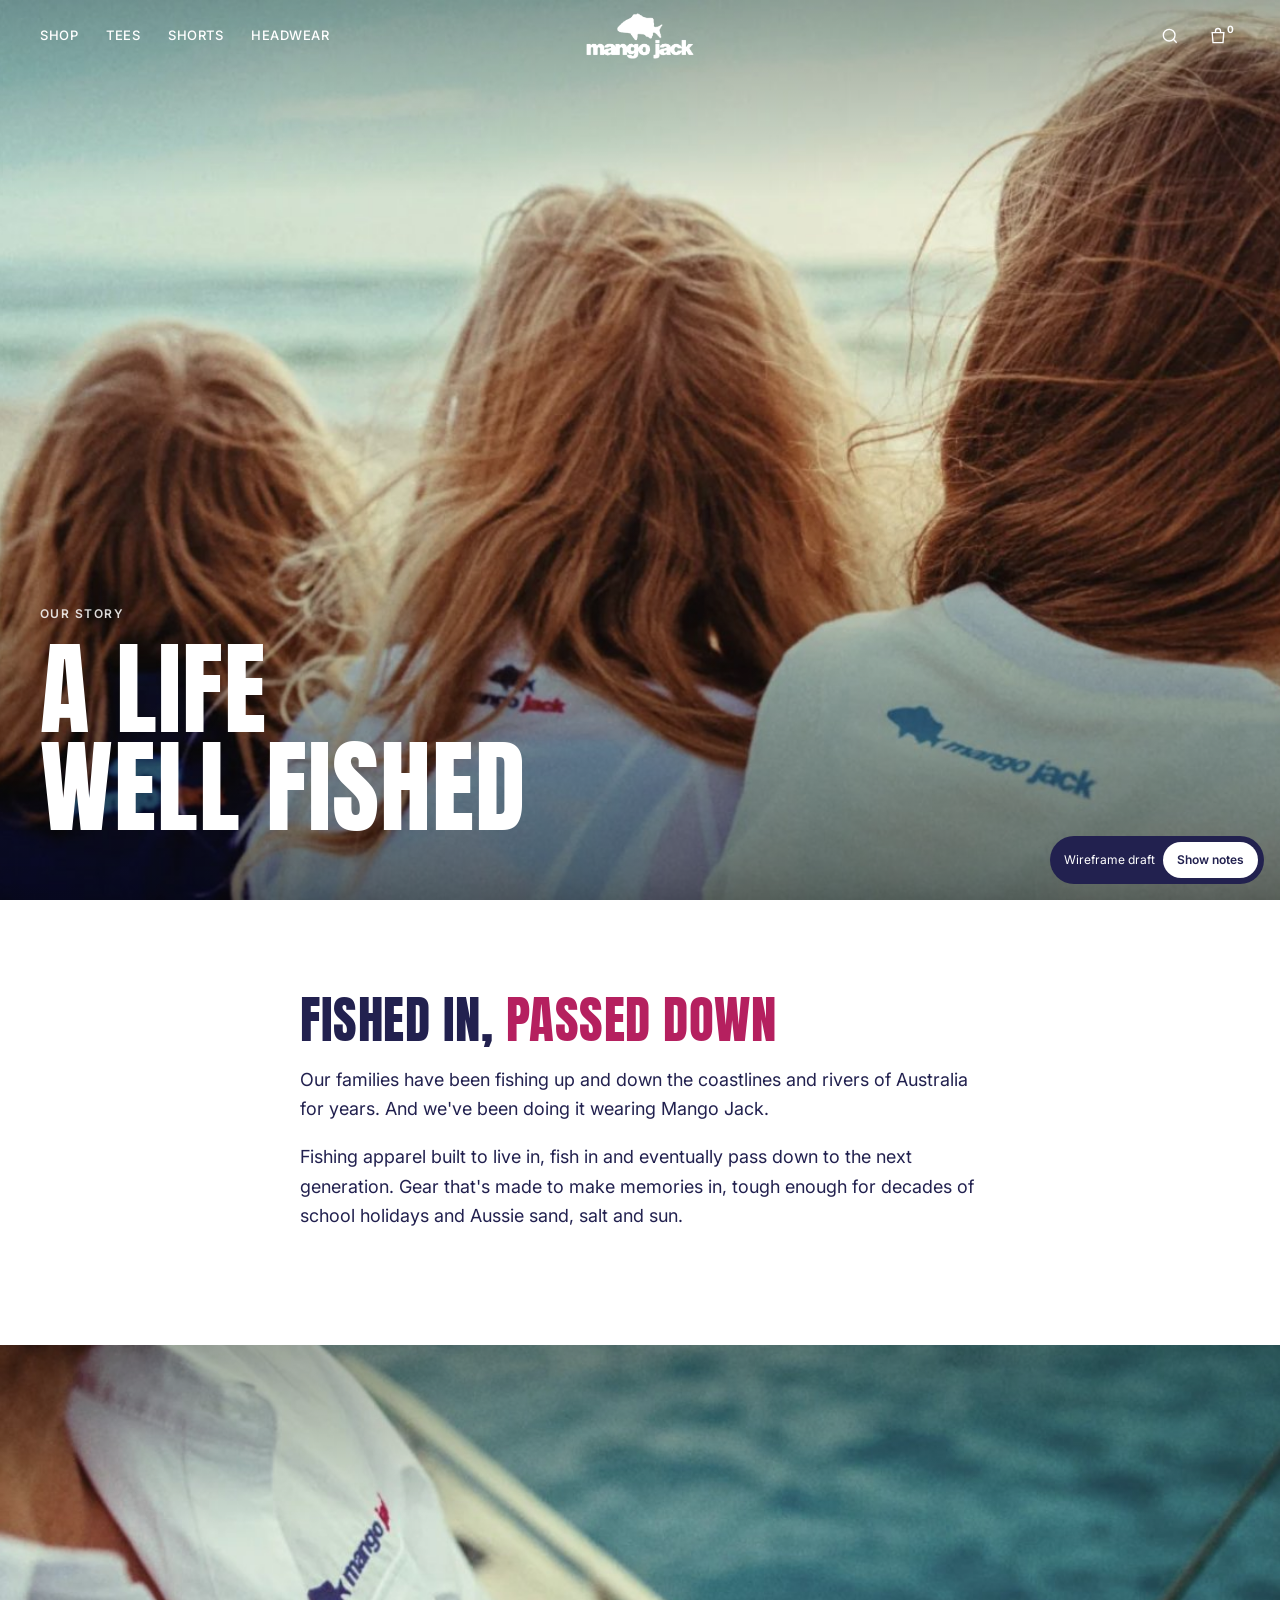
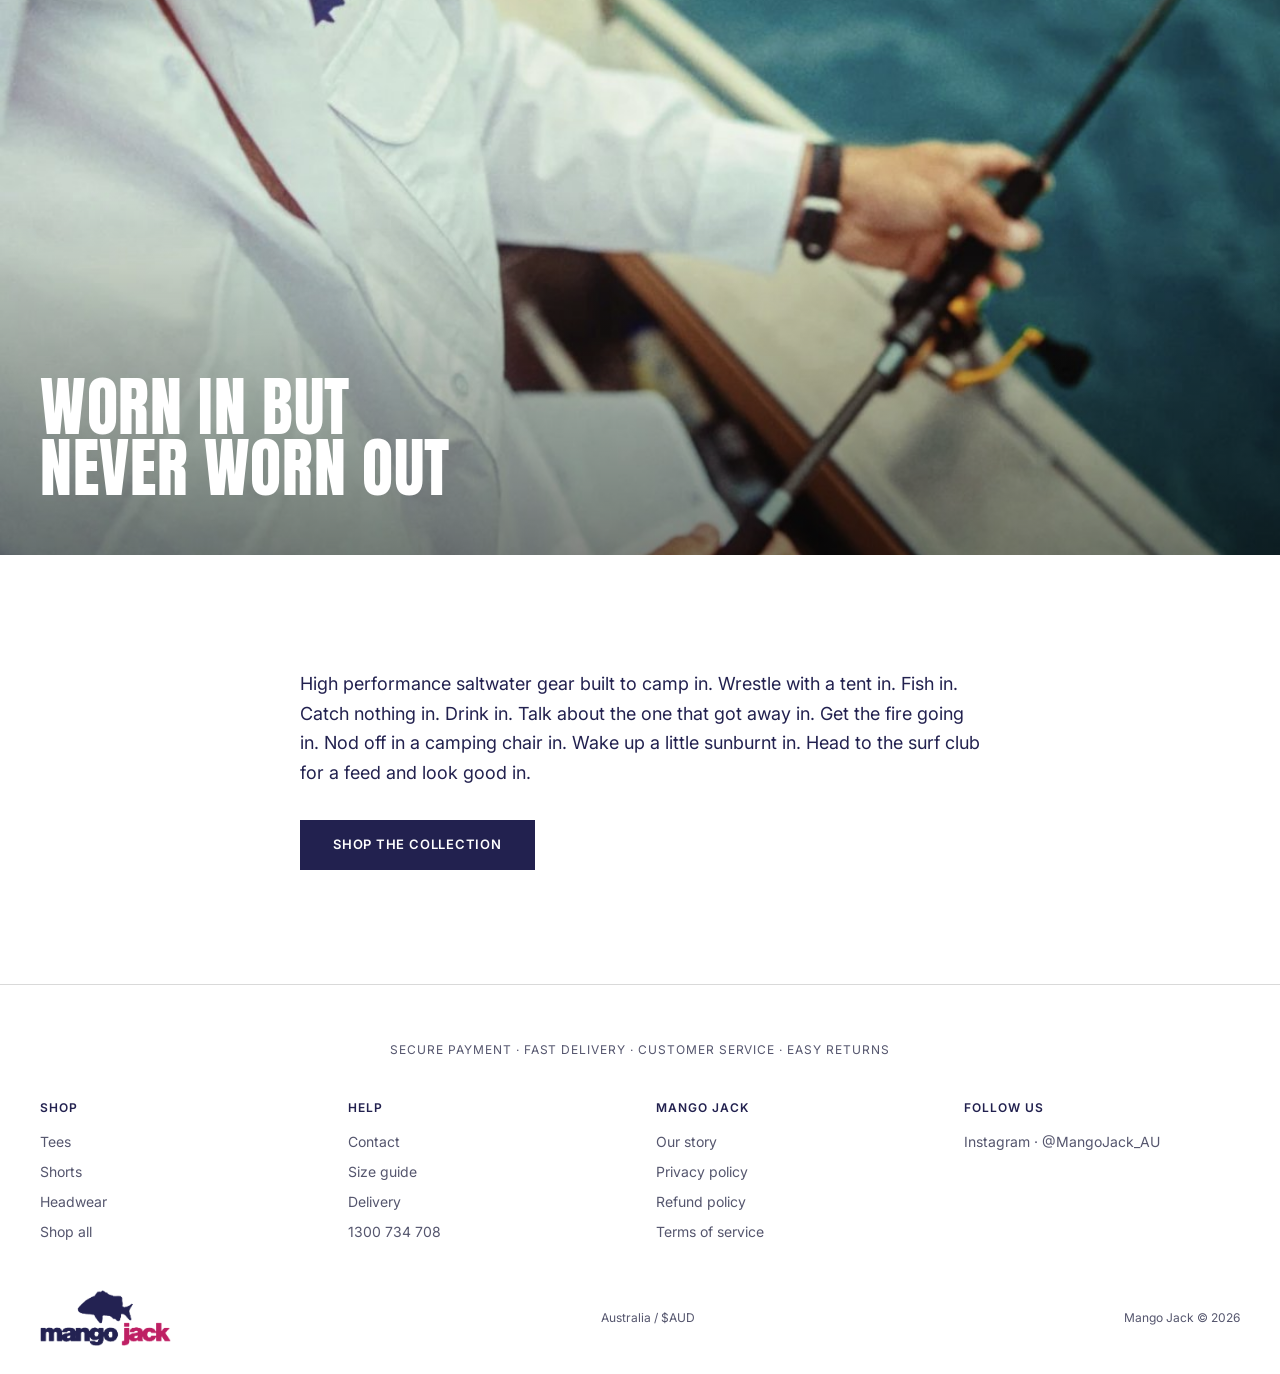
==== about.html @ 8b237f9b "Mango Jack website draft: home, shop, product, story and contact pages Co-Authored-By: Claude Opus 5" ====
<!doctype html>
<html lang="en">
<head>
<meta charset="utf-8">
<meta name="viewport" content="width=device-width, initial-scale=1">
<meta name="robots" content="noindex, nofollow">
<title>Mango Jack · Our Story (Draft)</title>
<link rel="preconnect" href="https://fonts.googleapis.com">
<link href="https://fonts.googleapis.com/css2?family=Anton&family=Inter:wght@400;500;600;700&display=swap" rel="stylesheet">
<link rel="stylesheet" href="assets/site.css">
</head>
<body data-hero="1">
<a class="skip" href="#main">Skip to content</a>
<div id="site-header"></div>

<main id="main">
  <section class="media hero" aria-label="Our story">
    <span class="note">Our story · full-bleed image · light text</span>
    <img class="bg" src="assets/kids-beach.jpg" alt="Four kids on the beach in Mango Jack tees" style="object-position:50% 40%"><span class="shade"></span>
    <div class="hero-copy">
      <span class="eyebrow">Our story</span>
      <h1 class="display">A Life<br>Well Fished</h1>
    </div>
  </section>

  <section class="prose">
    <h2 class="display">Fished in, <span class="accent">passed down</span></h2>
    <p>Our families have been fishing up and down the coastlines and rivers of Australia for years. And we've been doing it wearing Mango Jack.</p>
    <p>Fishing apparel built to live in, fish in and eventually pass down to the next generation. Gear that's made to make memories in, tough enough for decades of school holidays and Aussie sand, salt and sun.</p>
  </section>

  <section class="media video" aria-label="Worn in but never worn out" style="height:90vh">
    <img class="bg" src="assets/boat-shirt.jpg" alt="Angler on a boat in a white Mango Jack fishing shirt"><span class="shade"></span>
    <div class="video-copy" style="max-width:760px">
      <h2 class="display">Worn in but<br>never worn out</h2>
    </div>
  </section>

  <section class="prose">
    <p>High performance saltwater gear built to camp in. Wrestle with a tent in. Fish in. Catch nothing in. Drink in. Talk about the one that got away in. Get the fire going in. Nod off in a camping chair in. Wake up a little sunburnt in. Head to the surf club for a feed and look good in.</p>
    <p style="margin-top:32px"><a href="shop.html" class="btn">Shop the collection</a></p>
  </section>
</main>

<div id="site-footer"></div>
<script src="assets/site.js"></script>
</body>
</html>
---- assets/site.css ----
:root{--ink:#22214f;--ink-2:#55566e;--accent:#b5205f;--line:#d9d9d9;--paper:#fff;--media:#3b3d3f;--media-2:#4a4c4e;--note:#e2541b}
*{box-sizing:border-box;min-width:0}
html{scroll-behavior:smooth}
body{margin:0;font-family:Inter,system-ui,sans-serif;color:var(--ink);background:var(--paper);font-size:15px;line-height:1.5;overflow-x:clip}
a{color:inherit;text-decoration:none}
button{font:inherit;color:inherit;cursor:pointer;background:none;border:0}
h1,h2,h3{margin:0;font-weight:600;letter-spacing:-.01em}
.display{font-family:Anton,Impact,sans-serif;font-weight:400;text-transform:uppercase;letter-spacing:.01em;line-height:.95}
.accent{color:var(--accent)}
.wrap{max-width:1440px;margin:0 auto;padding:0 40px}
.sr{position:absolute;width:1px;height:1px;overflow:hidden;clip:rect(0 0 0 0)}
.skip{position:absolute;left:-999px;top:0;background:var(--ink);color:#fff;padding:8px 12px;z-index:100}
.skip:focus{left:8px}

/* Media placeholders: dark so light text reads */
.media{position:relative;background:var(--media);color:#fff;overflow:hidden;display:flex}
.media .ph-name{position:absolute;top:50%;left:50%;transform:translate(-50%,-50%);font-size:12px;letter-spacing:.08em;text-transform:uppercase;color:rgba(255,255,255,.55);border:1px dashed rgba(255,255,255,.35);padding:8px 14px;white-space:nowrap}
.media.alt{background:var(--media-2)}
.tlink{font-size:13px;font-weight:600;letter-spacing:.04em;text-transform:uppercase;border-bottom:1px solid currentColor;padding-bottom:3px;align-self:flex-start}
.tlink:hover{opacity:.75}

/* Notes (off by default) */
.note{display:none;position:absolute;z-index:6;top:96px;left:16px;background:var(--note);color:#fff;font-size:11px;font-weight:700;letter-spacing:.04em;text-transform:uppercase;padding:4px 8px;border-radius:3px;pointer-events:none}
body.notes .note{display:block}
.draft{position:fixed;right:16px;bottom:16px;z-index:60;display:flex;gap:8px;align-items:center;background:var(--ink);color:#fff;padding:6px 6px 6px 14px;border-radius:999px;font-size:12px}
.draft button{background:#fff;color:var(--ink);border-radius:999px;padding:8px 14px;font-size:12px;font-weight:600;min-height:36px}

/* Header: transparent over hero, solid after scroll */
header.site{position:fixed;top:0;left:0;right:0;z-index:40;color:#fff;transition:background .2s,color .2s,border-color .2s;border-bottom:1px solid transparent}
header.site.solid,header.site.menu-open{background:#fff;color:var(--ink);border-bottom-color:var(--line)}
.hdr{display:grid;grid-template-columns:1fr auto 1fr;align-items:center;height:72px}
.nav{display:flex;gap:28px}
.nav a,.nav button{font-size:13px;font-weight:500;letter-spacing:.04em;text-transform:uppercase;padding:26px 0}
.nav a:hover,.nav button:hover{text-decoration:underline;text-underline-offset:6px}
.logo{display:flex;align-items:center}
.logo img{height:46px;width:auto;display:block}
.logo .lc{display:none}
.solid .logo .lw,.menu-open .logo .lw{display:none}
.solid .logo .lc,.menu-open .logo .lc{display:block}
.icons{display:flex;justify-content:flex-end;gap:4px}
.icon-btn{width:44px;height:44px;display:inline-flex;align-items:center;justify-content:center;border-radius:50%;position:relative}
.icon-btn svg{width:20px;height:20px}
.count{position:absolute;top:8px;right:6px;font-size:10px;font-weight:700}
.burger{display:none}

.mega{display:none;background:#fff;color:var(--ink);border-top:1px solid var(--line)}
.menu-open .mega{display:block}
.mega-inner{display:grid;grid-template-columns:repeat(3,minmax(0,1fr)) minmax(0,1.5fr);gap:32px;padding:28px 40px 36px;max-width:1440px;margin:0 auto}
.mega h3{font-size:12px;text-transform:uppercase;letter-spacing:.08em;margin-bottom:12px}
.mega ul{list-style:none;margin:0;padding:0;display:flex;flex-direction:column;gap:8px;font-size:14px;color:var(--ink-2)}
.mega ul a:hover{color:var(--ink)}
.mega .media{height:190px}

/* 1 Hero */
.hero{height:100vh;min-height:560px;align-items:flex-end}
.hero-copy{position:relative;z-index:2;padding:0 40px 64px;display:flex;flex-direction:column;gap:18px;max-width:760px}
.eyebrow{font-size:12px;font-weight:600;letter-spacing:.12em;text-transform:uppercase;opacity:.85}
.hero h1{font-size:clamp(52px,8vw,120px)}

/* 2 Product feature */
.split{display:grid;grid-template-columns:minmax(0,1fr) minmax(0,1fr)}
.split .media{min-height:720px}
.pdp{padding:72px clamp(24px,5vw,88px);display:flex;flex-direction:column;justify-content:center;gap:18px;max-width:620px}
.small{font-size:12px;letter-spacing:.08em;text-transform:uppercase;color:var(--ink-2)}
.pdp h2{font-size:30px;line-height:1.15}
.price{font-size:16px}
.sizes{display:flex;flex-wrap:wrap;gap:8px}
.size{min-width:52px;height:44px;border:1px solid var(--line);font-size:13px}
.size[aria-pressed="true"]{border-color:var(--ink);font-weight:600}
.size.oos{color:#999;text-decoration:line-through}
.btn{display:inline-flex;align-items:center;justify-content:center;min-height:50px;padding:0 32px;font-size:13px;font-weight:600;letter-spacing:.06em;text-transform:uppercase;background:var(--ink);color:#fff;border:1px solid var(--ink)}
.btn:hover{opacity:.88}

/* 3 Video */
.video{height:100vh;min-height:520px;align-items:flex-end}
.play{position:absolute;top:50%;left:50%;transform:translate(-50%,-50%);width:84px;height:84px;border-radius:50%;border:1.5px solid rgba(255,255,255,.85);display:flex;align-items:center;justify-content:center;z-index:2}
.play svg{width:26px;height:26px;margin-left:4px}
.video .ph-name{top:calc(50% + 72px)}
.video-copy{position:relative;z-index:2;padding:0 40px 56px;display:flex;flex-direction:column;gap:14px}
.video h2{font-size:clamp(40px,5vw,72px)}

/* 4 Categories */
.cats{display:grid;grid-template-columns:repeat(3,minmax(0,1fr));gap:2px;background:#fff}
.cat{height:78vh;min-height:520px;align-items:flex-end}
.cat-copy{position:relative;z-index:2;padding:32px;display:flex;flex-direction:column;gap:12px}
.cat h2{font-size:40px}

/* 5 Brand + newsletter */
.brand{padding:112px 0;text-align:center}
.brand h1{font-size:clamp(44px,5.5vw,76px)}
.brand p{color:var(--ink);max-width:600px;margin:22px auto 36px;font-size:17px}
.nl{display:flex;max-width:480px;margin:0 auto;border-bottom:1px solid var(--ink)}
.nl input{flex:1;border:0;padding:14px 0;font:inherit;font-size:16px;background:transparent;outline-offset:4px}
.nl button{font-size:13px;font-weight:600;letter-spacing:.06em;text-transform:uppercase;padding:0 4px;min-height:48px}
.nl-msg{font-size:13px;margin-top:12px;min-height:20px}

/* Footer */
footer{border-top:1px solid var(--line);padding:56px 0 28px}
.fcols{display:grid;grid-template-columns:repeat(4,minmax(0,1fr));gap:32px}
footer h3{font-size:12px;letter-spacing:.08em;text-transform:uppercase;margin-bottom:14px}
footer ul{list-style:none;margin:0;padding:0;display:flex;flex-direction:column;gap:9px;font-size:14px;color:var(--ink-2)}
footer ul a:hover{color:var(--ink)}
.fbase{margin-top:48px;display:flex;justify-content:space-between;gap:16px;flex-wrap:wrap;font-size:12px;color:var(--ink-2)}

/* Bag drawer + mobile nav */
.scrim{position:fixed;inset:0;background:rgba(0,0,0,.35);z-index:70;display:none}
.scrim.open{display:block}
.panel{position:fixed;top:0;height:100%;background:#fff;color:var(--ink);z-index:80;transition:transform .25s ease;display:flex;flex-direction:column}
.drawer{right:0;width:min(420px,100%);transform:translateX(100%)}
.mnav{left:0;width:min(340px,88%);transform:translateX(-100%);padding:16px 24px;gap:4px}
.panel.open{transform:none}
.drawer-hd{display:flex;justify-content:space-between;align-items:center;padding:14px 24px;border-bottom:1px solid var(--line)}
.drawer-hd h2{font-size:14px;text-transform:uppercase;letter-spacing:.08em}
.drawer-bd{flex:1;overflow:auto;padding:24px;display:flex;flex-direction:column;gap:20px}
.line-item{display:grid;grid-template-columns:84px 1fr;gap:14px}
.line-item .media,.cl .media{height:104px}
.cl{display:grid;grid-template-columns:repeat(3,minmax(0,1fr));gap:8px}
.drawer-ft{border-top:1px solid var(--line);padding:20px 24px;display:flex;flex-direction:column;gap:12px}
.row{display:flex;justify-content:space-between;font-weight:600}
.mnav a{font-size:18px;padding:12px 0;border-bottom:1px solid var(--line)}

@media (max-width:860px){
  .wrap{padding:0 20px}
  .nav{display:none}.burger{display:inline-flex}
  .hdr{grid-template-columns:auto 1fr auto}.logo{justify-self:center}.logo img{height:38px}
  .hero-copy,.video-copy{padding-left:20px;padding-right:20px}
  .hero{height:88vh}
  .split{grid-template-columns:1fr}.split .media{min-height:440px}
  .pdp{padding:40px 20px}
  .video{height:62vh}
  .cats{grid-template-columns:1fr}.cat{height:62vh;min-height:420px}
  .fcols{grid-template-columns:repeat(2,minmax(0,1fr))}
  .draft span{display:none}
}
@media (prefers-reduced-motion:reduce){*{transition:none!important;scroll-behavior:auto!important}}

/* ===== Shared additions for inner pages ===== */
body.pad-top main{padding-top:72px}
.mega h3 a:hover{text-decoration:underline}
.search{display:none;background:#fff;color:var(--ink);padding:14px 40px 20px;border-top:1px solid var(--line)}
.search.open{display:block}
.search-open{background:#fff!important;color:var(--ink)!important}
.search-open .logo .lw{display:none}.search-open .logo .lc{display:block}
.search input{width:100%;border:0;border-bottom:1px solid var(--ink);padding:12px 0;font:inherit;font-size:18px;background:transparent}
.search-results{display:flex;flex-direction:column;margin-top:8px}
.search-results a{padding:10px 0;border-bottom:1px solid var(--line);display:flex;justify-content:space-between;gap:12px}
.qty{display:flex;align-items:center;gap:6px;margin-top:6px}
.qty button{width:32px;height:32px;border:1px solid var(--line)}

/* Product tiles */
.pimg{position:relative;background:#ececec;display:flex;align-items:center;justify-content:center;overflow:hidden;aspect-ratio:1/1}
.pimg img{width:100%;height:100%;object-fit:cover;display:block;transition:transform .4s ease}
.pimg-label{font-size:11px;letter-spacing:.1em;text-transform:uppercase;color:#8a8a8a;border:1px dashed #bdbdbd;padding:6px 10px}
.ptag{position:absolute;top:12px;left:12px;background:#fff;font-size:11px;font-weight:600;letter-spacing:.04em;text-transform:uppercase;padding:4px 8px}
.ptile{display:flex;flex-direction:column;gap:6px}
.ptile:hover .pimg img{transform:scale(1.03)}
.ptile:hover .pname{text-decoration:underline;text-underline-offset:4px}
.pmeta{display:flex;justify-content:space-between;gap:12px;margin-top:8px;font-size:14px}
.pname{font-weight:600}
.pprice{white-space:nowrap}
.pcols{font-size:12px;color:var(--ink-2)}
.pgrid{display:grid;grid-template-columns:repeat(4,minmax(0,1fr));gap:36px 16px}

/* Shop page */
.shop-hd{padding:56px 0 24px;display:flex;justify-content:space-between;align-items:flex-end;gap:24px;flex-wrap:wrap}
.shop-hd h1{font-size:clamp(48px,6vw,88px)}
.tabs{display:flex;gap:4px;flex-wrap:wrap;border-bottom:1px solid var(--line);margin-bottom:32px}
.tabs a{padding:12px 16px;font-size:13px;font-weight:600;letter-spacing:.06em;text-transform:uppercase;color:var(--ink-2);border-bottom:2px solid transparent;margin-bottom:-1px}
.tabs a[aria-current="page"]{color:var(--ink);border-color:var(--ink)}
.shop-bar{display:flex;justify-content:space-between;align-items:center;gap:12px;margin-bottom:24px;font-size:13px;color:var(--ink-2)}
.shop-bar select{font:inherit;font-size:14px;border:1px solid var(--line);padding:8px 12px;min-height:44px;background:#fff;color:var(--ink)}
.cat-band{height:52vh;min-height:340px;align-items:flex-end;margin-bottom:40px}
.cat-band h2{font-size:clamp(40px,5vw,72px)}

/* Product page */
.pdp-page{display:grid;grid-template-columns:minmax(0,1.35fr) minmax(0,1fr);gap:48px;padding-top:32px;padding-bottom:96px;align-items:start}
.gallery{display:grid;grid-template-columns:repeat(2,minmax(0,1fr));gap:8px}
.gallery .pimg:first-child{grid-column:1/-1}
.gallery .media{aspect-ratio:4/5}
.pinfo{position:sticky;top:96px;display:flex;flex-direction:column;gap:20px}
.crumbs{font-size:12px;color:var(--ink-2)}
.crumbs a:hover{text-decoration:underline}
.pinfo h1{font-size:clamp(36px,3.6vw,52px)}
.opt-label{font-size:12px;font-weight:600;letter-spacing:.06em;text-transform:uppercase;margin-bottom:8px;display:block}
.chips{display:flex;flex-wrap:wrap;gap:8px}
.chip{min-height:44px;padding:0 16px;border:1px solid var(--line);font-size:13px;background:#fff}
.chip[aria-pressed="true"]{border-color:var(--ink);font-weight:600}
.chip.oos{color:#999;text-decoration:line-through}
.acc details{border-top:1px solid var(--line);padding:16px 0}
.acc details:last-child{border-bottom:1px solid var(--line)}
.acc summary{cursor:pointer;font-weight:600;font-size:14px;list-style:none;display:flex;justify-content:space-between}
.acc summary::after{content:"+";font-weight:400}
.acc details[open] summary::after{content:"−"}
.acc p{margin:12px 0 0;color:var(--ink-2);font-size:14px}
.related{padding:0 0 96px}
.related h2{font-size:36px;margin-bottom:24px}

/* Story + contact */
.prose{max-width:680px;margin:0 auto;padding:96px 0;font-size:18px;line-height:1.65}
.prose h2{font-size:clamp(36px,4vw,56px);margin-bottom:20px}
.contact{display:grid;grid-template-columns:minmax(0,1fr) minmax(0,1fr);gap:64px;padding:56px 0 96px}
.contact h1{font-size:clamp(48px,6vw,88px);margin-bottom:16px}
.field{display:flex;flex-direction:column;gap:6px;margin-bottom:18px}
.field label{font-size:12px;font-weight:600;letter-spacing:.06em;text-transform:uppercase}
.field input,.field textarea,.field select{font:inherit;font-size:16px;border:1px solid var(--line);padding:12px 14px;background:#fff;color:var(--ink)}
.field textarea{min-height:140px;resize:vertical}
.cinfo{display:flex;flex-direction:column;gap:28px}
.cinfo h3{font-size:12px;letter-spacing:.08em;text-transform:uppercase;margin-bottom:6px}
.cinfo p{margin:0;color:var(--ink-2)}

@media (max-width:1000px){.pgrid{grid-template-columns:repeat(3,minmax(0,1fr))}}
@media (max-width:860px){
  .search{padding:12px 20px 18px}
  .pgrid{grid-template-columns:repeat(2,minmax(0,1fr));gap:28px 10px}
  .pdp-page{grid-template-columns:1fr;gap:28px}
  .pinfo{position:static}
  .contact{grid-template-columns:1fr;gap:40px}
  .prose{padding:64px 20px}
}
.media > img.bg{position:absolute;inset:0;width:100%;height:100%;object-fit:cover}
.media > .shade{position:absolute;inset:0;background:linear-gradient(to top,rgba(0,0,0,.45),rgba(0,0,0,0) 45%),linear-gradient(to bottom,rgba(0,0,0,.28),rgba(0,0,0,0) 22%);pointer-events:none}
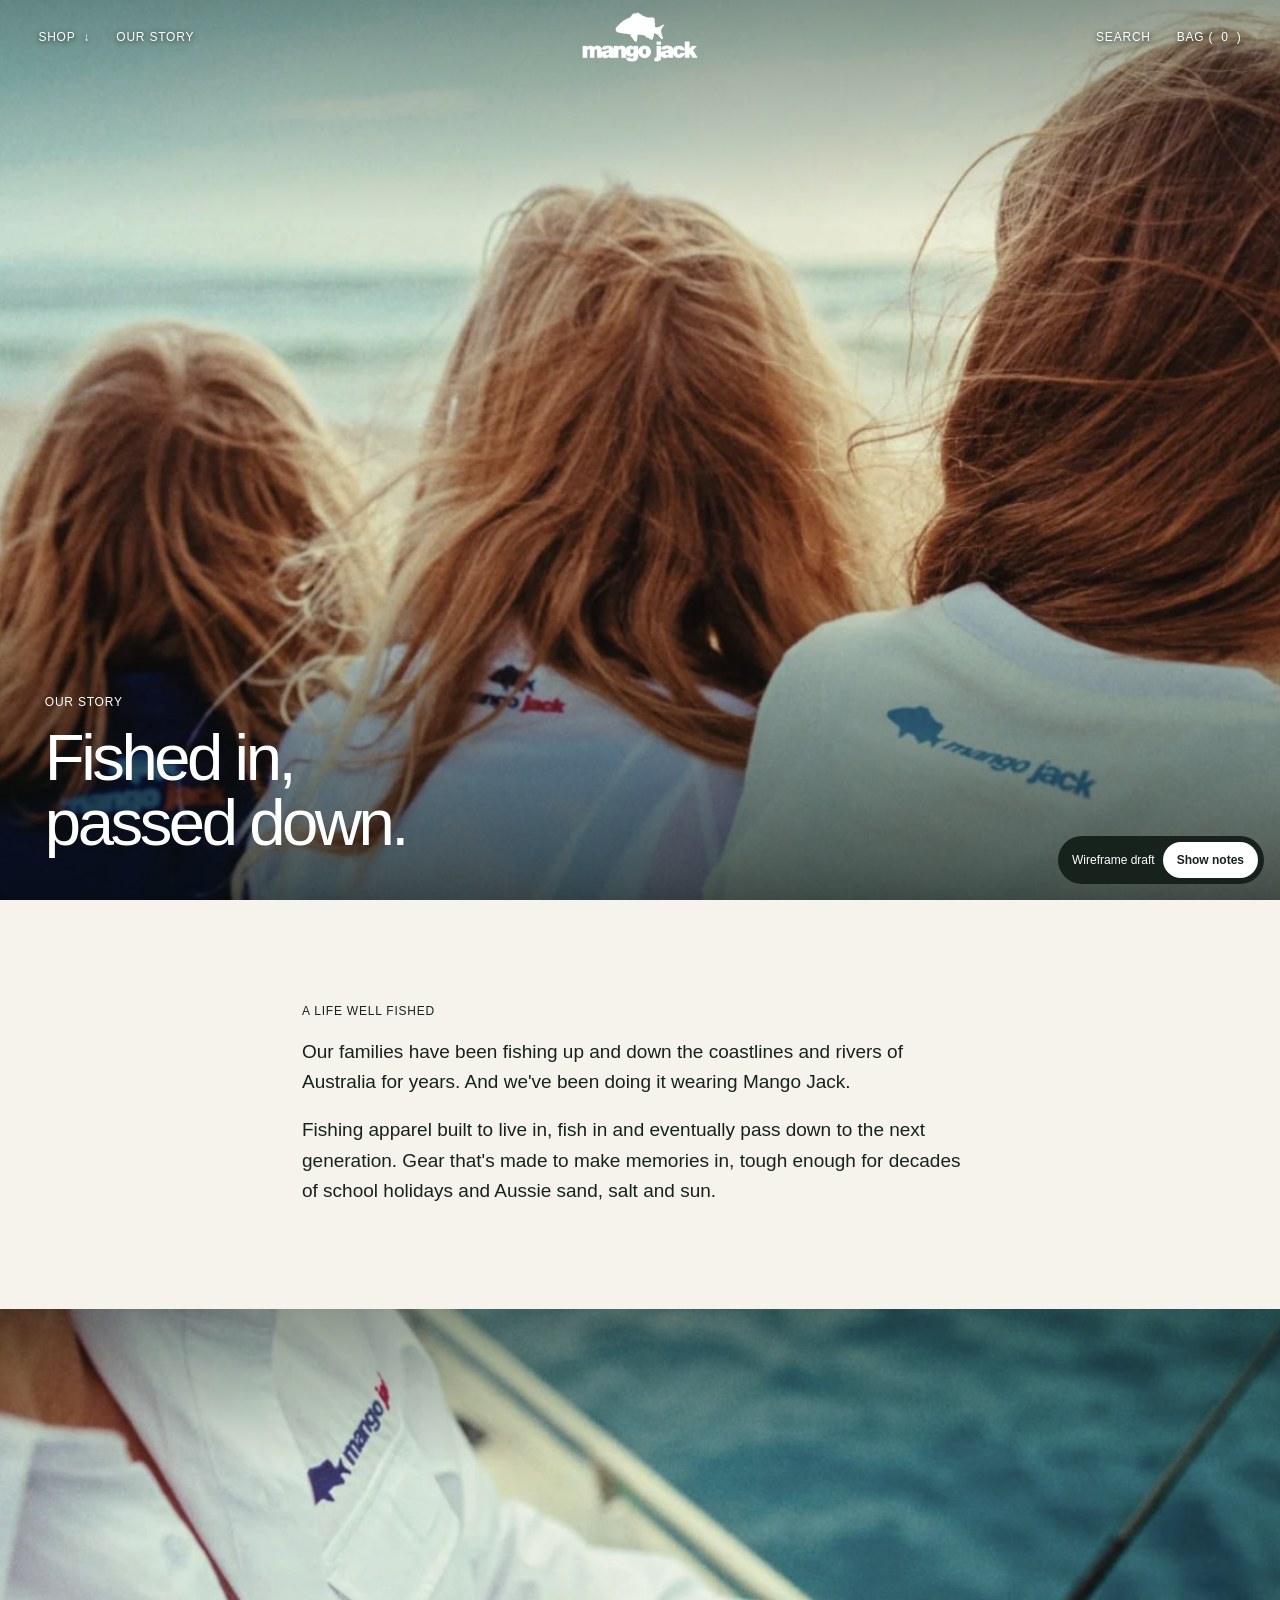
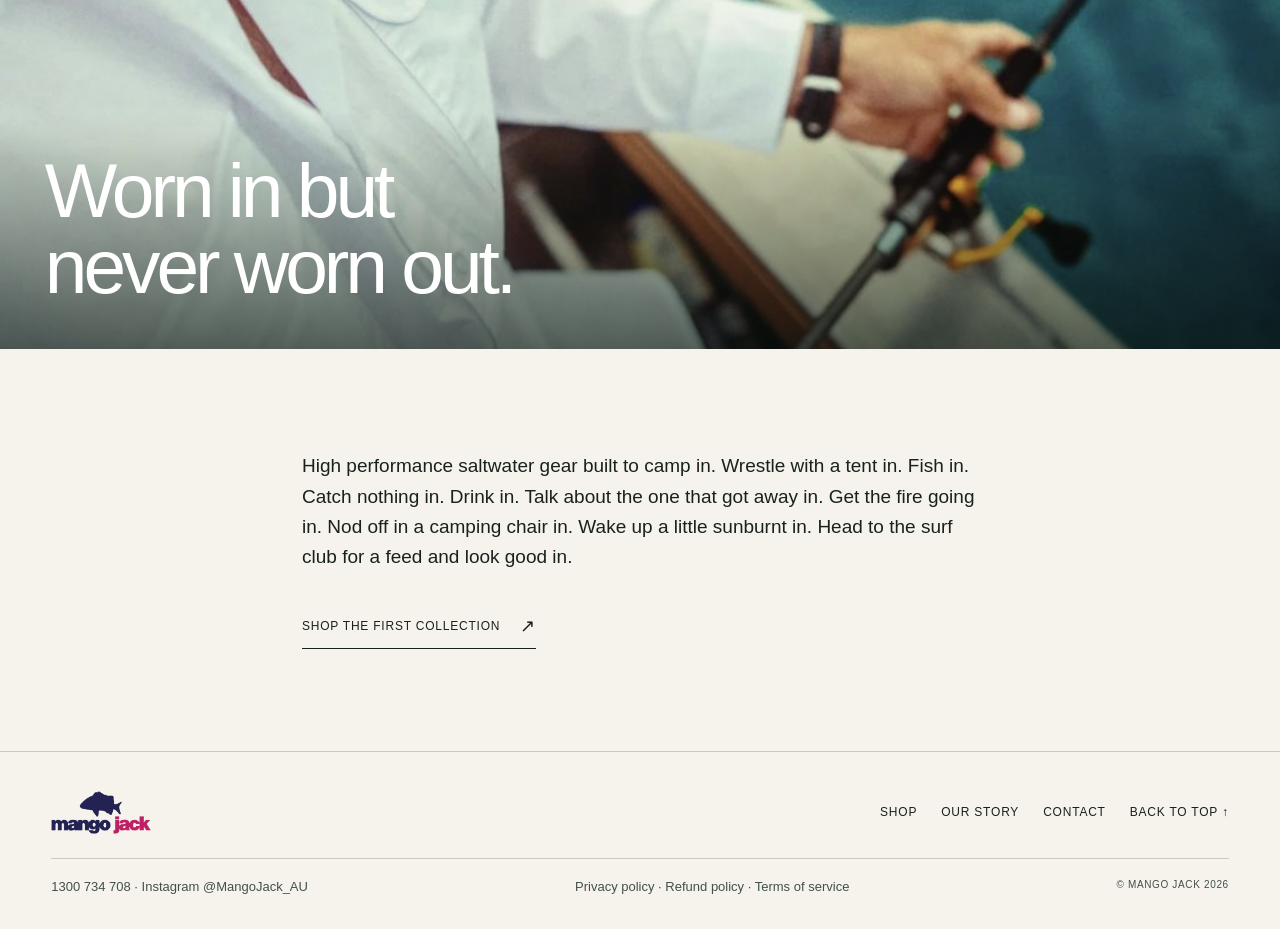
==== commit 93137351: "Simplify look: paper and Helvetica, arrow text links, category index list, film section, products on" ====
--- a/about.html
+++ b/about.html
@@ -4,9 +4,7 @@
 <meta charset="utf-8">
 <meta name="viewport" content="width=device-width, initial-scale=1">
 <meta name="robots" content="noindex, nofollow">
-<title>Mango Jack · Our Story (Draft)</title>
-<link rel="preconnect" href="https://fonts.googleapis.com">
-<link href="https://fonts.googleapis.com/css2?family=Anton&family=Inter:wght@400;500;600;700&display=swap" rel="stylesheet">
+<title>Mango Jack · Our story (Draft)</title>
 <link rel="stylesheet" href="assets/site.css">
 </head>
 <body data-hero="1">
@@ -14,31 +12,27 @@
 <div id="site-header"></div>
 
 <main id="main">
-  <section class="media hero" aria-label="Our story">
-    <span class="note">Our story · full-bleed image · light text</span>
-    <img class="bg" src="assets/kids-beach.jpg" alt="Four kids on the beach in Mango Jack tees" style="object-position:50% 40%"><span class="shade"></span>
-    <div class="hero-copy">
-      <span class="eyebrow">Our story</span>
-      <h1 class="display">A Life<br>Well Fished</h1>
+  <section class="media shade hero" aria-label="Our story">
+    <img class="bg" src="assets/kids-beach.jpg" alt="Four kids on the beach in Mango Jack tees." style="object-position:50% 40%">
+    <div class="caption">
+      <div><span class="label">Our story</span><h1>Fished in,<br>passed down.</h1></div>
     </div>
   </section>
 
   <section class="prose">
-    <h2 class="display">Fished in, <span class="accent">passed down</span></h2>
+    <span class="label">A life well fished</span>
     <p>Our families have been fishing up and down the coastlines and rivers of Australia for years. And we've been doing it wearing Mango Jack.</p>
     <p>Fishing apparel built to live in, fish in and eventually pass down to the next generation. Gear that's made to make memories in, tough enough for decades of school holidays and Aussie sand, salt and sun.</p>
   </section>
 
-  <section class="media video" aria-label="Worn in but never worn out" style="height:90vh">
-    <img class="bg" src="assets/boat-shirt.jpg" alt="Angler on a boat in a white Mango Jack fishing shirt"><span class="shade"></span>
-    <div class="video-copy" style="max-width:760px">
-      <h2 class="display">Worn in but<br>never worn out</h2>
-    </div>
+  <section class="media shade film" aria-label="Worn in but never worn out">
+    <img class="bg" src="assets/boat-shirt.jpg" alt="Angler on a boat in a white Mango Jack fishing shirt.">
+    <div class="caption"><div><h2>Worn in but<br>never worn out.</h2></div></div>
   </section>
 
   <section class="prose">
     <p>High performance saltwater gear built to camp in. Wrestle with a tent in. Fish in. Catch nothing in. Drink in. Talk about the one that got away in. Get the fire going in. Nod off in a camping chair in. Wake up a little sunburnt in. Head to the surf club for a feed and look good in.</p>
-    <p style="margin-top:32px"><a href="shop.html" class="btn">Shop the collection</a></p>
+    <p style="margin-top:32px"><a class="textlink" href="shop.html">Shop the first collection <span aria-hidden="true">↗</span></a></p>
   </section>
 </main>
 
--- a/assets/site.css
+++ b/assets/site.css
@@ -1,221 +1,223 @@
-:root{--ink:#22214f;--ink-2:#55566e;--accent:#b5205f;--line:#d9d9d9;--paper:#fff;--media:#3b3d3f;--media-2:#4a4c4e;--note:#e2541b}
+/* Mango Jack draft · simple look (paper, Helvetica, arrow text links) + product layouts */
+:root{--paper:#f5f3ec;--paper-2:#eceae2;--ink:#18221c;--ink-2:#435048;--line:#c7c9be;--line-2:#bdc0b6;--deep:#20322e;--focus:#d49d38;--note:#e2541b}
 *{box-sizing:border-box;min-width:0}
 html{scroll-behavior:smooth}
-body{margin:0;font-family:Inter,system-ui,sans-serif;color:var(--ink);background:var(--paper);font-size:15px;line-height:1.5;overflow-x:clip}
+body{margin:0;background:var(--paper);color:var(--ink);font-family:"Helvetica Neue",Helvetica,Arial,sans-serif;font-size:16px;line-height:1.5;overflow-x:clip}
 a{color:inherit;text-decoration:none}
-button{font:inherit;color:inherit;cursor:pointer;background:none;border:0}
-h1,h2,h3{margin:0;font-weight:600;letter-spacing:-.01em}
-.display{font-family:Anton,Impact,sans-serif;font-weight:400;text-transform:uppercase;letter-spacing:.01em;line-height:.95}
-.accent{color:var(--accent)}
-.wrap{max-width:1440px;margin:0 auto;padding:0 40px}
+a:focus-visible,button:focus-visible,input:focus-visible,select:focus-visible,textarea:focus-visible,label:focus-within{outline:3px solid var(--focus);outline-offset:4px}
+button{font:inherit;color:inherit;cursor:pointer;background:none;border:0;padding:0}
+img,video{display:block}
+h1,h2,h3,p{margin:0}
+h1,h2{font-weight:400;letter-spacing:-.053em;line-height:.99}
+.wrap{max-width:1440px;margin:0 auto;padding:0 clamp(20px,3.5vw,62px)}
 .sr{position:absolute;width:1px;height:1px;overflow:hidden;clip:rect(0 0 0 0)}
 .skip{position:absolute;left:-999px;top:0;background:var(--ink);color:#fff;padding:8px 12px;z-index:100}
 .skip:focus{left:8px}
 
-/* Media placeholders: dark so light text reads */
-.media{position:relative;background:var(--media);color:#fff;overflow:hidden;display:flex}
-.media .ph-name{position:absolute;top:50%;left:50%;transform:translate(-50%,-50%);font-size:12px;letter-spacing:.08em;text-transform:uppercase;color:rgba(255,255,255,.55);border:1px dashed rgba(255,255,255,.35);padding:8px 14px;white-space:nowrap}
-.media.alt{background:var(--media-2)}
-.tlink{font-size:13px;font-weight:600;letter-spacing:.04em;text-transform:uppercase;border-bottom:1px solid currentColor;padding-bottom:3px;align-self:flex-start}
-.tlink:hover{opacity:.75}
-
-/* Notes (off by default) */
+/* Small caps text */
+.label,.navlink,.lightlink,.textlink,.small,.opt-label,footer nav,footer small{font-size:12px;font-weight:500;letter-spacing:.065em;text-transform:uppercase}
+.label{display:block;margin-bottom:15px}
+.small{color:var(--ink-2)}
+.lightlink,.textlink{display:inline-flex;align-items:center;justify-content:space-between;gap:20px;min-height:44px;border-bottom:1px solid currentColor;align-self:flex-start}
+.lightlink{color:#fff}
+.lightlink span,.textlink span{font-size:18px;line-height:1;transition:transform .2s}
+.lightlink:hover span,.textlink:hover span{transform:translate(3px,-3px)}
+.btn{display:inline-flex;align-items:center;justify-content:space-between;gap:24px;min-height:52px;padding:0 22px;background:var(--ink);color:#fff;font-size:12px;font-weight:500;letter-spacing:.065em;text-transform:uppercase}
+.btn:hover{background:#2c3a32}
+
+/* Draft notes */
 .note{display:none;position:absolute;z-index:6;top:96px;left:16px;background:var(--note);color:#fff;font-size:11px;font-weight:700;letter-spacing:.04em;text-transform:uppercase;padding:4px 8px;border-radius:3px;pointer-events:none}
 body.notes .note{display:block}
 .draft{position:fixed;right:16px;bottom:16px;z-index:60;display:flex;gap:8px;align-items:center;background:var(--ink);color:#fff;padding:6px 6px 6px 14px;border-radius:999px;font-size:12px}
 .draft button{background:#fff;color:var(--ink);border-radius:999px;padding:8px 14px;font-size:12px;font-weight:600;min-height:36px}
 
-/* Header: transparent over hero, solid after scroll */
+/* Full-bleed media */
+.media{position:relative;isolation:isolate;overflow:hidden;background:var(--deep);color:#fff;display:flex}
+.media > img.bg,.media > video.bg{position:absolute;inset:0;width:100%;height:100%;object-fit:cover;z-index:-1}
+.media.shade:after{content:"";position:absolute;inset:0;pointer-events:none;background:linear-gradient(to bottom,rgba(3,12,9,.35),transparent 25%,transparent 63%,rgba(3,12,9,.61));z-index:0}
+.media .ph-name{position:absolute;top:50%;left:50%;transform:translate(-50%,-50%);font-size:12px;letter-spacing:.08em;text-transform:uppercase;color:rgba(255,255,255,.6);border:1px dashed rgba(255,255,255,.35);padding:8px 14px;white-space:nowrap}
+.caption{position:absolute;left:0;right:0;bottom:0;z-index:1;display:flex;align-items:end;justify-content:space-between;gap:24px;padding:clamp(24px,3.5vw,62px)}
+
+/* Header (text only) */
 header.site{position:fixed;top:0;left:0;right:0;z-index:40;color:#fff;transition:background .2s,color .2s,border-color .2s;border-bottom:1px solid transparent}
-header.site.solid,header.site.menu-open{background:#fff;color:var(--ink);border-bottom-color:var(--line)}
-.hdr{display:grid;grid-template-columns:1fr auto 1fr;align-items:center;height:72px}
-.nav{display:flex;gap:28px}
-.nav a,.nav button{font-size:13px;font-weight:500;letter-spacing:.04em;text-transform:uppercase;padding:26px 0}
-.nav a:hover,.nav button:hover{text-decoration:underline;text-underline-offset:6px}
-.logo{display:flex;align-items:center}
-.logo img{height:46px;width:auto;display:block}
+header.site.solid,header.site.menu-open,header.site.search-open{background:var(--paper);color:var(--ink);border-bottom-color:var(--line)}
+.hdr{display:grid;grid-template-columns:1fr auto 1fr;align-items:center;gap:14px;padding:6px clamp(20px,3vw,56px)}
+.hdr-l,.hdr-r{display:flex;gap:26px;align-items:center}
+.hdr-r{justify-content:flex-end}
+.navlink{display:inline-flex;align-items:center;gap:8px;min-height:44px;width:max-content}
+header.site:not(.solid):not(.menu-open):not(.search-open) .navlink{text-shadow:0 1px 5px #263128}
+.navlink:hover{text-decoration:underline;text-underline-offset:5px}
+.logo{display:flex;align-items:center;justify-content:center}
+.logo img{width:clamp(105px,9vw,150px);height:62px;object-fit:contain}
 .logo .lc{display:none}
-.solid .logo .lw,.menu-open .logo .lw{display:none}
-.solid .logo .lc,.menu-open .logo .lc{display:block}
-.icons{display:flex;justify-content:flex-end;gap:4px}
-.icon-btn{width:44px;height:44px;display:inline-flex;align-items:center;justify-content:center;border-radius:50%;position:relative}
-.icon-btn svg{width:20px;height:20px}
-.count{position:absolute;top:8px;right:6px;font-size:10px;font-weight:700}
-.burger{display:none}
-
-.mega{display:none;background:#fff;color:var(--ink);border-top:1px solid var(--line)}
+.solid .logo .lw,.menu-open .logo .lw,.search-open .logo .lw{display:none}
+.solid .logo .lc,.menu-open .logo .lc,.search-open .logo .lc{display:block}
+.only-sm{display:none}
+
+/* Shop menu: an index list like the home page */
+.mega{display:none;border-top:1px solid var(--line)}
 .menu-open .mega{display:block}
-.mega-inner{display:grid;grid-template-columns:repeat(3,minmax(0,1fr)) minmax(0,1.5fr);gap:32px;padding:28px 40px 36px;max-width:1440px;margin:0 auto}
-.mega h3{font-size:12px;text-transform:uppercase;letter-spacing:.08em;margin-bottom:12px}
-.mega ul{list-style:none;margin:0;padding:0;display:flex;flex-direction:column;gap:8px;font-size:14px;color:var(--ink-2)}
-.mega ul a:hover{color:var(--ink)}
-.mega .media{height:190px}
-
-/* 1 Hero */
-.hero{height:100vh;min-height:560px;align-items:flex-end}
-.hero-copy{position:relative;z-index:2;padding:0 40px 64px;display:flex;flex-direction:column;gap:18px;max-width:760px}
-.eyebrow{font-size:12px;font-weight:600;letter-spacing:.12em;text-transform:uppercase;opacity:.85}
-.hero h1{font-size:clamp(52px,8vw,120px)}
-
-/* 2 Product feature */
-.split{display:grid;grid-template-columns:minmax(0,1fr) minmax(0,1fr)}
-.split .media{min-height:720px}
-.pdp{padding:72px clamp(24px,5vw,88px);display:flex;flex-direction:column;justify-content:center;gap:18px;max-width:620px}
-.small{font-size:12px;letter-spacing:.08em;text-transform:uppercase;color:var(--ink-2)}
-.pdp h2{font-size:30px;line-height:1.15}
-.price{font-size:16px}
-.sizes{display:flex;flex-wrap:wrap;gap:8px}
-.size{min-width:52px;height:44px;border:1px solid var(--line);font-size:13px}
-.size[aria-pressed="true"]{border-color:var(--ink);font-weight:600}
-.size.oos{color:#999;text-decoration:line-through}
-.btn{display:inline-flex;align-items:center;justify-content:center;min-height:50px;padding:0 32px;font-size:13px;font-weight:600;letter-spacing:.06em;text-transform:uppercase;background:var(--ink);color:#fff;border:1px solid var(--ink)}
-.btn:hover{opacity:.88}
-
-/* 3 Video */
-.video{height:100vh;min-height:520px;align-items:flex-end}
-.play{position:absolute;top:50%;left:50%;transform:translate(-50%,-50%);width:84px;height:84px;border-radius:50%;border:1.5px solid rgba(255,255,255,.85);display:flex;align-items:center;justify-content:center;z-index:2}
-.play svg{width:26px;height:26px;margin-left:4px}
-.video .ph-name{top:calc(50% + 72px)}
-.video-copy{position:relative;z-index:2;padding:0 40px 56px;display:flex;flex-direction:column;gap:14px}
-.video h2{font-size:clamp(40px,5vw,72px)}
-
-/* 4 Categories */
-.cats{display:grid;grid-template-columns:repeat(3,minmax(0,1fr));gap:2px;background:#fff}
-.cat{height:78vh;min-height:520px;align-items:flex-end}
-.cat-copy{position:relative;z-index:2;padding:32px;display:flex;flex-direction:column;gap:12px}
-.cat h2{font-size:40px}
-
-/* 5 Brand + newsletter */
-.brand{padding:112px 0;text-align:center}
-.brand h1{font-size:clamp(44px,5.5vw,76px)}
-.brand p{color:var(--ink);max-width:600px;margin:22px auto 36px;font-size:17px}
-.nl{display:flex;max-width:480px;margin:0 auto;border-bottom:1px solid var(--ink)}
-.nl input{flex:1;border:0;padding:14px 0;font:inherit;font-size:16px;background:transparent;outline-offset:4px}
-.nl button{font-size:13px;font-weight:600;letter-spacing:.06em;text-transform:uppercase;padding:0 4px;min-height:48px}
-.nl-msg{font-size:13px;margin-top:12px;min-height:20px}
+.mega-inner{display:grid;grid-template-columns:minmax(0,1fr) minmax(0,1fr);gap:clamp(24px,5vw,80px);padding:28px clamp(20px,3vw,56px) 40px;max-width:1440px;margin:0 auto}
+.mega .media{min-height:260px}
+
+/* Index list (home collection + menu) */
+.index{border-top:1px solid var(--line-2)}
+.index a{display:flex;align-items:center;justify-content:space-between;gap:15px;padding:19px 0;border-bottom:1px solid var(--line-2);font-size:clamp(23px,2.2vw,40px);letter-spacing:-.04em;line-height:1.1}
+.index a small{font-size:12px;letter-spacing:.065em;text-transform:uppercase;color:var(--ink-2);margin-left:auto;margin-right:6px}
+.index a > span{font-size:.68em;transition:transform .2s}
+.index a:hover > span{transform:translate(3px,-3px)}
+
+/* Search */
+.search{display:none;padding:10px clamp(20px,3vw,56px) 22px;border-top:1px solid var(--line)}
+.search.open{display:block}
+.search input{width:100%;border:0;border-bottom:1px solid var(--ink);padding:12px 0;font:inherit;font-size:22px;letter-spacing:-.02em;background:transparent;color:var(--ink)}
+.search-results{display:flex;flex-direction:column;margin-top:6px}
+.search-results a{padding:12px 0;border-bottom:1px solid var(--line);display:flex;justify-content:space-between;gap:12px}
+
+/* Home: hero */
+.hero{height:100vh;height:100svh;min-height:430px}
+.hero h1{font-size:clamp(40px,5.1vw,88px)}
+.hero .bg{object-position:51% 48%}
+
+/* Home: collection split */
+.collection{display:grid;grid-template-columns:1.12fr 1fr;min-height:min(72vw,740px)}
+.collection .photo{position:relative;min-height:420px}
+.collection .photo img{position:absolute;inset:0;width:100%;height:100%;object-fit:cover}
+.collection .side{align-self:center;padding:clamp(42px,6vw,115px)}
+.h2{font-size:clamp(34px,3.8vw,66px)}
+.collection .h2{margin-bottom:clamp(35px,5vw,74px)}
+.collection .textlink{margin-top:27px}
+
+/* Product rows + tiles */
+.row-hd{display:flex;justify-content:space-between;align-items:end;gap:20px;margin-bottom:clamp(24px,3vw,40px)}
+.pgrid{display:grid;grid-template-columns:repeat(4,minmax(0,1fr));gap:40px 16px}
+.ptile{display:flex;flex-direction:column;gap:6px}
+.pimg{position:relative;background:var(--paper-2);display:flex;align-items:center;justify-content:center;overflow:hidden;aspect-ratio:1/1}
+.pimg img{width:100%;height:100%;object-fit:contain;mix-blend-mode:multiply;transition:transform .4s ease}
+.ptile:hover .pimg img{transform:scale(1.03)}
+.pimg-label{font-size:11px;letter-spacing:.1em;text-transform:uppercase;color:#8d9188;border:1px dashed #b9bcb2;padding:6px 10px}
+.ptag{position:absolute;top:12px;left:12px;font-size:11px;font-weight:500;letter-spacing:.065em;text-transform:uppercase}
+.pmeta{display:flex;justify-content:space-between;gap:12px;margin-top:10px;font-size:15px}
+.ptile:hover .pname{text-decoration:underline;text-underline-offset:4px}
+.pprice{white-space:nowrap}
+.pcols{font-size:13px;color:var(--ink-2)}
+
+/* Film */
+.film{aspect-ratio:16/8;min-height:340px}
+.film h2{font-size:clamp(40px,6vw,100px)}
+.film video{position:absolute;inset:0;width:100%;height:100%}
+.file-choice{position:relative;cursor:pointer}
+.file-choice input{position:absolute;inset:0;width:100%;height:100%;opacity:0;cursor:pointer}
+.film.ready .caption,.film.ready:after,.film.ready .poster{display:none}
+.film.ready video{object-fit:contain;background:#111}
+.film-msg{position:absolute;right:20px;top:20px;z-index:2;padding:12px;background:var(--ink);color:#fff;font-size:14px}
+
+/* Feature product (home) */
+.feature{display:grid;grid-template-columns:1fr 1fr;align-items:center;gap:7%;max-width:1100px;padding:clamp(50px,7vw,105px) 5%;margin:auto}
+.feature .h2{margin-bottom:20px}
+.copy{max-width:34ch;line-height:1.5;color:var(--ink-2)}
+.buy{display:flex;flex-direction:column;gap:20px}
+
+/* Chips (size / colour) */
+.chips{display:flex;flex-wrap:wrap;gap:6px}
+.chip{min-width:48px;min-height:44px;padding:0 14px;border:1px solid var(--line);font-size:13px;background:transparent}
+.chip:hover{border-color:var(--ink-2)}
+.chip[aria-pressed="true"]{border-color:var(--ink);background:var(--ink);color:#fff}
+.chip.oos{color:#9a9d94;text-decoration:line-through}
+.chip.oos[aria-pressed="true"]{color:#fff}
+.opt-label{display:flex;justify-content:space-between;margin-bottom:10px}
+.opt-label a{text-transform:none;letter-spacing:0;text-decoration:underline;font-weight:400}
 
 /* Footer */
-footer{border-top:1px solid var(--line);padding:56px 0 28px}
-.fcols{display:grid;grid-template-columns:repeat(4,minmax(0,1fr));gap:32px}
-footer h3{font-size:12px;letter-spacing:.08em;text-transform:uppercase;margin-bottom:14px}
-footer ul{list-style:none;margin:0;padding:0;display:flex;flex-direction:column;gap:9px;font-size:14px;color:var(--ink-2)}
-footer ul a:hover{color:var(--ink)}
-.fbase{margin-top:48px;display:flex;justify-content:space-between;gap:16px;flex-wrap:wrap;font-size:12px;color:var(--ink-2)}
-
-/* Bag drawer + mobile nav */
-.scrim{position:fixed;inset:0;background:rgba(0,0,0,.35);z-index:70;display:none}
+footer{border-top:1px solid var(--line);padding:32px clamp(20px,4vw,62px)}
+.f1{display:flex;align-items:center;justify-content:space-between;gap:20px;flex-wrap:wrap}
+footer img{width:100px;height:56px;object-fit:contain}
+footer nav{display:flex;gap:24px;align-items:center;flex-wrap:wrap}
+footer nav a{display:inline-flex;align-items:center;min-height:44px}
+footer nav a:hover{text-decoration:underline;text-underline-offset:5px}
+.f2{display:flex;justify-content:space-between;gap:12px 24px;flex-wrap:wrap;margin-top:18px;padding-top:18px;border-top:1px solid var(--line);font-size:13px;color:var(--ink-2)}
+.f2 a:hover{color:var(--ink);text-decoration:underline}
+footer small{font-size:10px}
+
+/* Bag + mobile menu */
+.scrim{position:fixed;inset:0;background:rgba(24,34,28,.35);z-index:70;display:none}
 .scrim.open{display:block}
-.panel{position:fixed;top:0;height:100%;background:#fff;color:var(--ink);z-index:80;transition:transform .25s ease;display:flex;flex-direction:column}
+.panel{position:fixed;top:0;height:100%;background:var(--paper);color:var(--ink);z-index:80;transition:transform .25s ease;display:flex;flex-direction:column}
 .drawer{right:0;width:min(420px,100%);transform:translateX(100%)}
-.mnav{left:0;width:min(340px,88%);transform:translateX(-100%);padding:16px 24px;gap:4px}
+.mnav{left:0;width:min(360px,88%);transform:translateX(-100%);padding:12px 22px}
 .panel.open{transform:none}
-.drawer-hd{display:flex;justify-content:space-between;align-items:center;padding:14px 24px;border-bottom:1px solid var(--line)}
-.drawer-hd h2{font-size:14px;text-transform:uppercase;letter-spacing:.08em}
-.drawer-bd{flex:1;overflow:auto;padding:24px;display:flex;flex-direction:column;gap:20px}
-.line-item{display:grid;grid-template-columns:84px 1fr;gap:14px}
-.line-item .media,.cl .media{height:104px}
+.drawer-hd{display:flex;justify-content:space-between;align-items:center;padding:10px 22px;border-bottom:1px solid var(--line)}
+.drawer-bd{flex:1;overflow:auto;padding:22px;display:flex;flex-direction:column;gap:22px}
+.line-item{display:grid;grid-template-columns:84px 1fr;gap:14px;padding-bottom:16px;border-bottom:1px solid var(--line)}
+.line-item .pimg,.cl .pimg{aspect-ratio:1/1}
 .cl{display:grid;grid-template-columns:repeat(3,minmax(0,1fr));gap:8px}
-.drawer-ft{border-top:1px solid var(--line);padding:20px 24px;display:flex;flex-direction:column;gap:12px}
-.row{display:flex;justify-content:space-between;font-weight:600}
-.mnav a{font-size:18px;padding:12px 0;border-bottom:1px solid var(--line)}
-
-@media (max-width:860px){
-  .wrap{padding:0 20px}
-  .nav{display:none}.burger{display:inline-flex}
-  .hdr{grid-template-columns:auto 1fr auto}.logo{justify-self:center}.logo img{height:38px}
-  .hero-copy,.video-copy{padding-left:20px;padding-right:20px}
-  .hero{height:88vh}
-  .split{grid-template-columns:1fr}.split .media{min-height:440px}
-  .pdp{padding:40px 20px}
-  .video{height:62vh}
-  .cats{grid-template-columns:1fr}.cat{height:62vh;min-height:420px}
-  .fcols{grid-template-columns:repeat(2,minmax(0,1fr))}
-  .draft span{display:none}
-}
-@media (prefers-reduced-motion:reduce){*{transition:none!important;scroll-behavior:auto!important}}
-
-/* ===== Shared additions for inner pages ===== */
-body.pad-top main{padding-top:72px}
-.mega h3 a:hover{text-decoration:underline}
-.search{display:none;background:#fff;color:var(--ink);padding:14px 40px 20px;border-top:1px solid var(--line)}
-.search.open{display:block}
-.search-open{background:#fff!important;color:var(--ink)!important}
-.search-open .logo .lw{display:none}.search-open .logo .lc{display:block}
-.search input{width:100%;border:0;border-bottom:1px solid var(--ink);padding:12px 0;font:inherit;font-size:18px;background:transparent}
-.search-results{display:flex;flex-direction:column;margin-top:8px}
-.search-results a{padding:10px 0;border-bottom:1px solid var(--line);display:flex;justify-content:space-between;gap:12px}
-.qty{display:flex;align-items:center;gap:6px;margin-top:6px}
+.qty{display:flex;align-items:center;gap:8px;margin-top:6px}
 .qty button{width:32px;height:32px;border:1px solid var(--line)}
-
-/* Product tiles */
-.pimg{position:relative;background:#ececec;display:flex;align-items:center;justify-content:center;overflow:hidden;aspect-ratio:1/1}
-.pimg img{width:100%;height:100%;object-fit:cover;display:block;transition:transform .4s ease}
-.pimg-label{font-size:11px;letter-spacing:.1em;text-transform:uppercase;color:#8a8a8a;border:1px dashed #bdbdbd;padding:6px 10px}
-.ptag{position:absolute;top:12px;left:12px;background:#fff;font-size:11px;font-weight:600;letter-spacing:.04em;text-transform:uppercase;padding:4px 8px}
-.ptile{display:flex;flex-direction:column;gap:6px}
-.ptile:hover .pimg img{transform:scale(1.03)}
-.ptile:hover .pname{text-decoration:underline;text-underline-offset:4px}
-.pmeta{display:flex;justify-content:space-between;gap:12px;margin-top:8px;font-size:14px}
-.pname{font-weight:600}
-.pprice{white-space:nowrap}
-.pcols{font-size:12px;color:var(--ink-2)}
-.pgrid{display:grid;grid-template-columns:repeat(4,minmax(0,1fr));gap:36px 16px}
+.drawer-ft{border-top:1px solid var(--line);padding:18px 22px;display:flex;flex-direction:column;gap:12px}
+.row{display:flex;justify-content:space-between}
+.btn-wide{width:100%}
+.mnav .index a{font-size:26px}
 
 /* Shop page */
-.shop-hd{padding:56px 0 24px;display:flex;justify-content:space-between;align-items:flex-end;gap:24px;flex-wrap:wrap}
-.shop-hd h1{font-size:clamp(48px,6vw,88px)}
-.tabs{display:flex;gap:4px;flex-wrap:wrap;border-bottom:1px solid var(--line);margin-bottom:32px}
-.tabs a{padding:12px 16px;font-size:13px;font-weight:600;letter-spacing:.06em;text-transform:uppercase;color:var(--ink-2);border-bottom:2px solid transparent;margin-bottom:-1px}
-.tabs a[aria-current="page"]{color:var(--ink);border-color:var(--ink)}
-.shop-bar{display:flex;justify-content:space-between;align-items:center;gap:12px;margin-bottom:24px;font-size:13px;color:var(--ink-2)}
-.shop-bar select{font:inherit;font-size:14px;border:1px solid var(--line);padding:8px 12px;min-height:44px;background:#fff;color:var(--ink)}
-.cat-band{height:52vh;min-height:340px;align-items:flex-end;margin-bottom:40px}
-.cat-band h2{font-size:clamp(40px,5vw,72px)}
+body.pad-top main{padding-top:75px}
+.cat-band{height:52vh;min-height:340px}
+.cat-band h1{font-size:clamp(40px,5.1vw,88px)}
+.tabs{display:flex;gap:26px;flex-wrap:wrap;border-bottom:1px solid var(--line);margin:clamp(28px,4vw,48px) 0 20px}
+.tabs a{padding:12px 0;font-size:12px;font-weight:500;letter-spacing:.065em;text-transform:uppercase;color:var(--ink-2);border-bottom:1px solid transparent;margin-bottom:-1px}
+.tabs a[aria-current="page"],.tabs a:hover{color:var(--ink);border-color:var(--ink)}
+.shop-bar{display:flex;justify-content:space-between;align-items:center;gap:12px;margin-bottom:28px}
+.shop-bar select{font:inherit;font-size:14px;border:1px solid var(--line);padding:8px 12px;min-height:44px;background:transparent;color:var(--ink)}
 
 /* Product page */
-.pdp-page{display:grid;grid-template-columns:minmax(0,1.35fr) minmax(0,1fr);gap:48px;padding-top:32px;padding-bottom:96px;align-items:start}
+.pdp-page{display:grid;grid-template-columns:minmax(0,1.3fr) minmax(0,1fr);gap:clamp(28px,5vw,80px);padding-top:28px;padding-bottom:clamp(60px,8vw,110px);align-items:start}
 .gallery{display:grid;grid-template-columns:repeat(2,minmax(0,1fr));gap:8px}
 .gallery .pimg:first-child{grid-column:1/-1}
 .gallery .media{aspect-ratio:4/5}
-.pinfo{position:sticky;top:96px;display:flex;flex-direction:column;gap:20px}
-.crumbs{font-size:12px;color:var(--ink-2)}
+.pinfo{position:sticky;top:96px;display:flex;flex-direction:column;gap:22px}
 .crumbs a:hover{text-decoration:underline}
-.pinfo h1{font-size:clamp(36px,3.6vw,52px)}
-.opt-label{font-size:12px;font-weight:600;letter-spacing:.06em;text-transform:uppercase;margin-bottom:8px;display:block}
-.chips{display:flex;flex-wrap:wrap;gap:8px}
-.chip{min-height:44px;padding:0 16px;border:1px solid var(--line);font-size:13px;background:#fff}
-.chip[aria-pressed="true"]{border-color:var(--ink);font-weight:600}
-.chip.oos{color:#999;text-decoration:line-through}
+.pinfo h1{font-size:clamp(36px,3.8vw,60px)}
 .acc details{border-top:1px solid var(--line);padding:16px 0}
 .acc details:last-child{border-bottom:1px solid var(--line)}
-.acc summary{cursor:pointer;font-weight:600;font-size:14px;list-style:none;display:flex;justify-content:space-between}
-.acc summary::after{content:"+";font-weight:400}
+.acc summary{cursor:pointer;list-style:none;display:flex;justify-content:space-between;font-size:12px;font-weight:500;letter-spacing:.065em;text-transform:uppercase}
+.acc summary::-webkit-details-marker{display:none}
+.acc summary::after{content:"+"}
 .acc details[open] summary::after{content:"−"}
-.acc p{margin:12px 0 0;color:var(--ink-2);font-size:14px}
-.related{padding:0 0 96px}
-.related h2{font-size:36px;margin-bottom:24px}
+.acc p{margin:12px 0 0;color:var(--ink-2);font-size:15px}
+.related{padding-bottom:clamp(60px,8vw,110px)}
 
 /* Story + contact */
-.prose{max-width:680px;margin:0 auto;padding:96px 0;font-size:18px;line-height:1.65}
-.prose h2{font-size:clamp(36px,4vw,56px);margin-bottom:20px}
-.contact{display:grid;grid-template-columns:minmax(0,1fr) minmax(0,1fr);gap:64px;padding:56px 0 96px}
-.contact h1{font-size:clamp(48px,6vw,88px);margin-bottom:16px}
+.prose{max-width:720px;margin:0 auto;padding:clamp(60px,8vw,110px) 22px;font-size:19px;line-height:1.6}
+.prose .h2{margin-bottom:28px}
+.prose p + p{margin-top:18px}
+.contact{display:grid;grid-template-columns:minmax(0,1fr) minmax(0,1fr);gap:clamp(40px,6vw,100px);padding-top:clamp(40px,5vw,72px);padding-bottom:clamp(60px,8vw,110px)}
 .field{display:flex;flex-direction:column;gap:6px;margin-bottom:18px}
-.field label{font-size:12px;font-weight:600;letter-spacing:.06em;text-transform:uppercase}
-.field input,.field textarea,.field select{font:inherit;font-size:16px;border:1px solid var(--line);padding:12px 14px;background:#fff;color:var(--ink)}
-.field textarea{min-height:140px;resize:vertical}
-.cinfo{display:flex;flex-direction:column;gap:28px}
-.cinfo h3{font-size:12px;letter-spacing:.08em;text-transform:uppercase;margin-bottom:6px}
-.cinfo p{margin:0;color:var(--ink-2)}
+.field label{font-size:12px;font-weight:500;letter-spacing:.065em;text-transform:uppercase}
+.field input,.field textarea,.field select{font:inherit;font-size:16px;border:0;border-bottom:1px solid var(--line-2);padding:10px 0;background:transparent;color:var(--ink)}
+.field textarea{min-height:120px;resize:vertical}
+.cinfo{display:flex;flex-direction:column;gap:30px}
+.cinfo p{color:var(--ink-2)}
 
 @media (max-width:1000px){.pgrid{grid-template-columns:repeat(3,minmax(0,1fr))}}
-@media (max-width:860px){
-  .search{padding:12px 20px 18px}
-  .pgrid{grid-template-columns:repeat(2,minmax(0,1fr));gap:28px 10px}
-  .pdp-page{grid-template-columns:1fr;gap:28px}
+@media (max-width:760px){
+  .hdr{padding:4px 18px}
+  .hide-sm{display:none}.only-sm{display:inline-flex}
+  .logo img{width:98px;height:53px}
+  .caption{flex-direction:column;align-items:start;gap:10px;padding:24px 20px}
+  .collection{display:flex;flex-direction:column}
+  .collection .photo{min-height:0;aspect-ratio:5/4}
+  .collection .side{width:100%;padding:36px 22px 42px}
+  .collection .h2{margin-bottom:25px}
+  .index a{padding:16px 0}
+  .pgrid{grid-template-columns:repeat(2,minmax(0,1fr));gap:30px 10px}
+  .pmeta{flex-direction:column;gap:2px;font-size:14px}
+  .draft{bottom:10px;right:10px}.draft span{display:none}
+  .film{aspect-ratio:4/5;min-height:0}
+  .feature{grid-template-columns:1fr;gap:25px;padding:40px 22px}
+  .mega-inner{grid-template-columns:1fr}.mega .media{display:none}
+  .pdp-page{grid-template-columns:1fr}
   .pinfo{position:static}
-  .contact{grid-template-columns:1fr;gap:40px}
-  .prose{padding:64px 20px}
+  .contact{grid-template-columns:1fr}
+  footer{padding:22px}
 }
-.media > img.bg{position:absolute;inset:0;width:100%;height:100%;object-fit:cover}
-.media > .shade{position:absolute;inset:0;background:linear-gradient(to top,rgba(0,0,0,.45),rgba(0,0,0,0) 45%),linear-gradient(to bottom,rgba(0,0,0,.28),rgba(0,0,0,0) 22%);pointer-events:none}
+@media (max-width:370px){.navlink{font-size:10px}.logo img{width:80px}}
+@media (prefers-reduced-motion:reduce){html{scroll-behavior:auto}*{transition:none!important}}
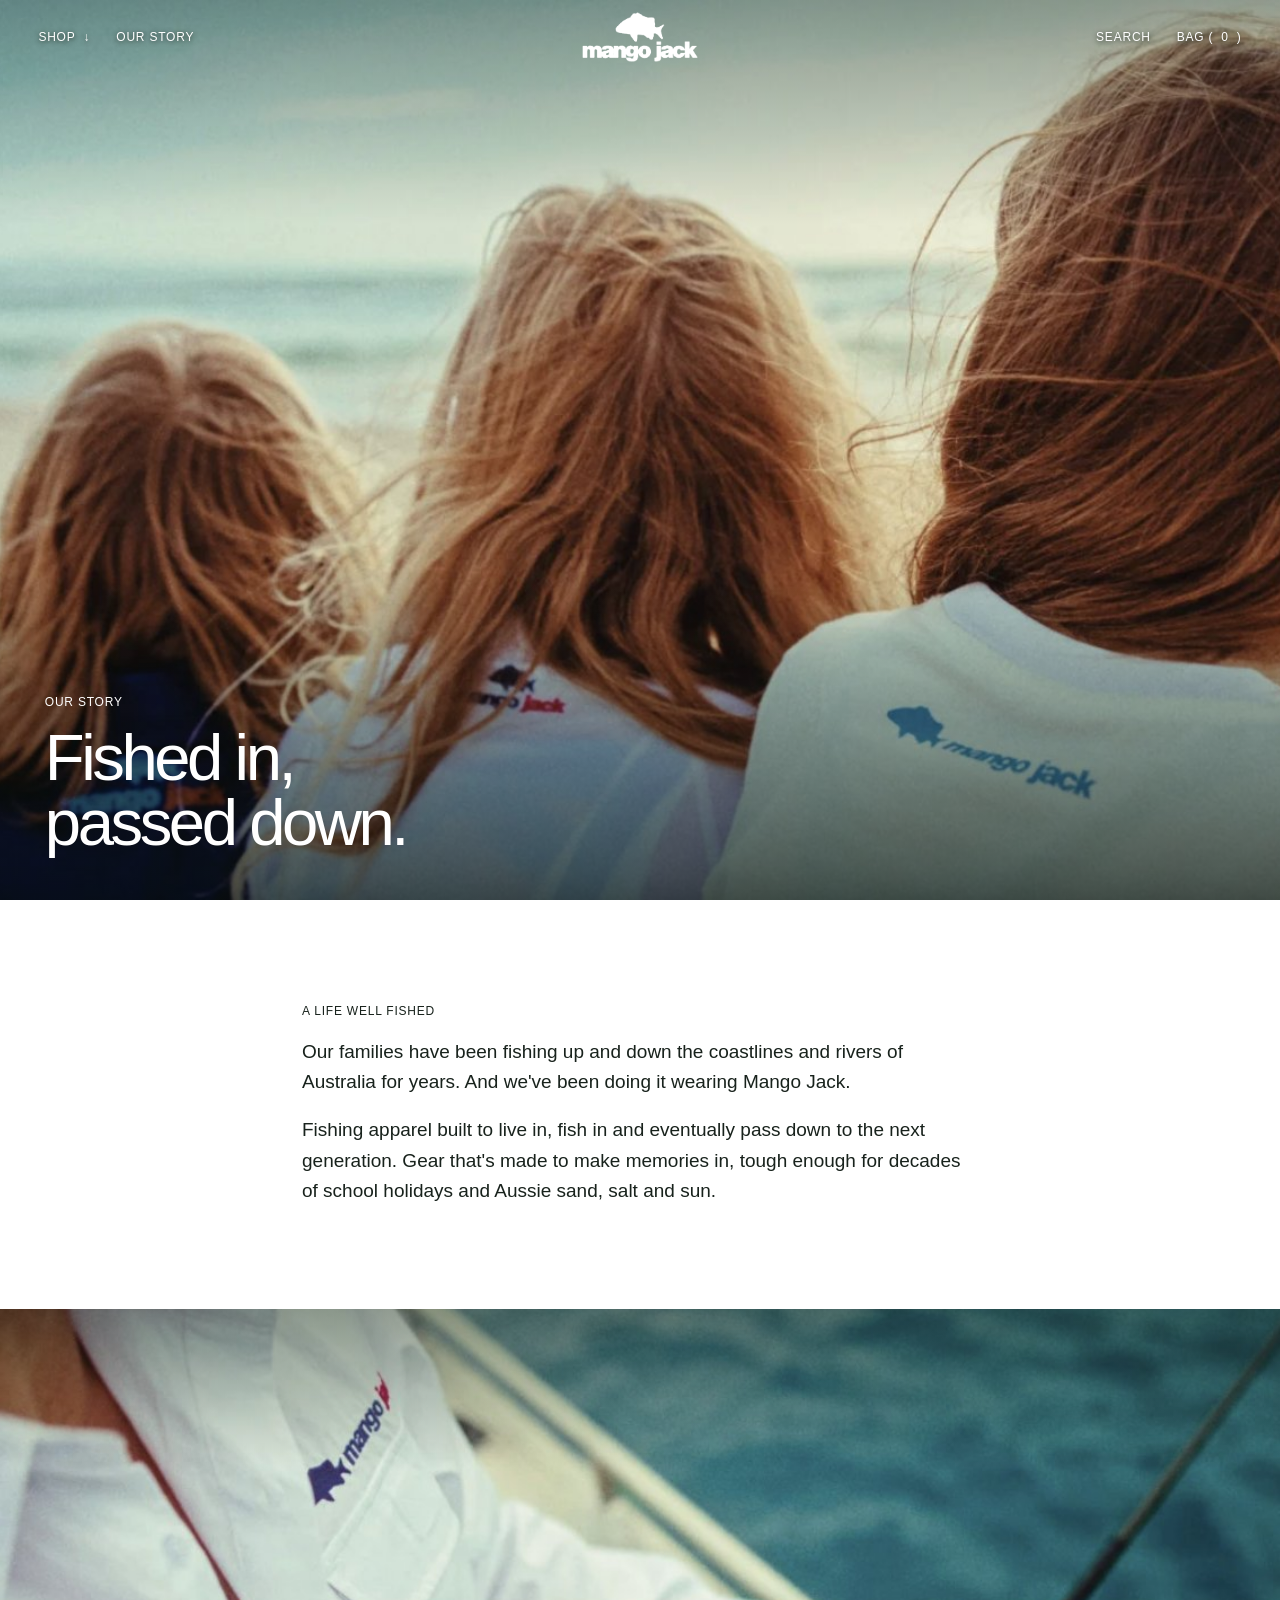
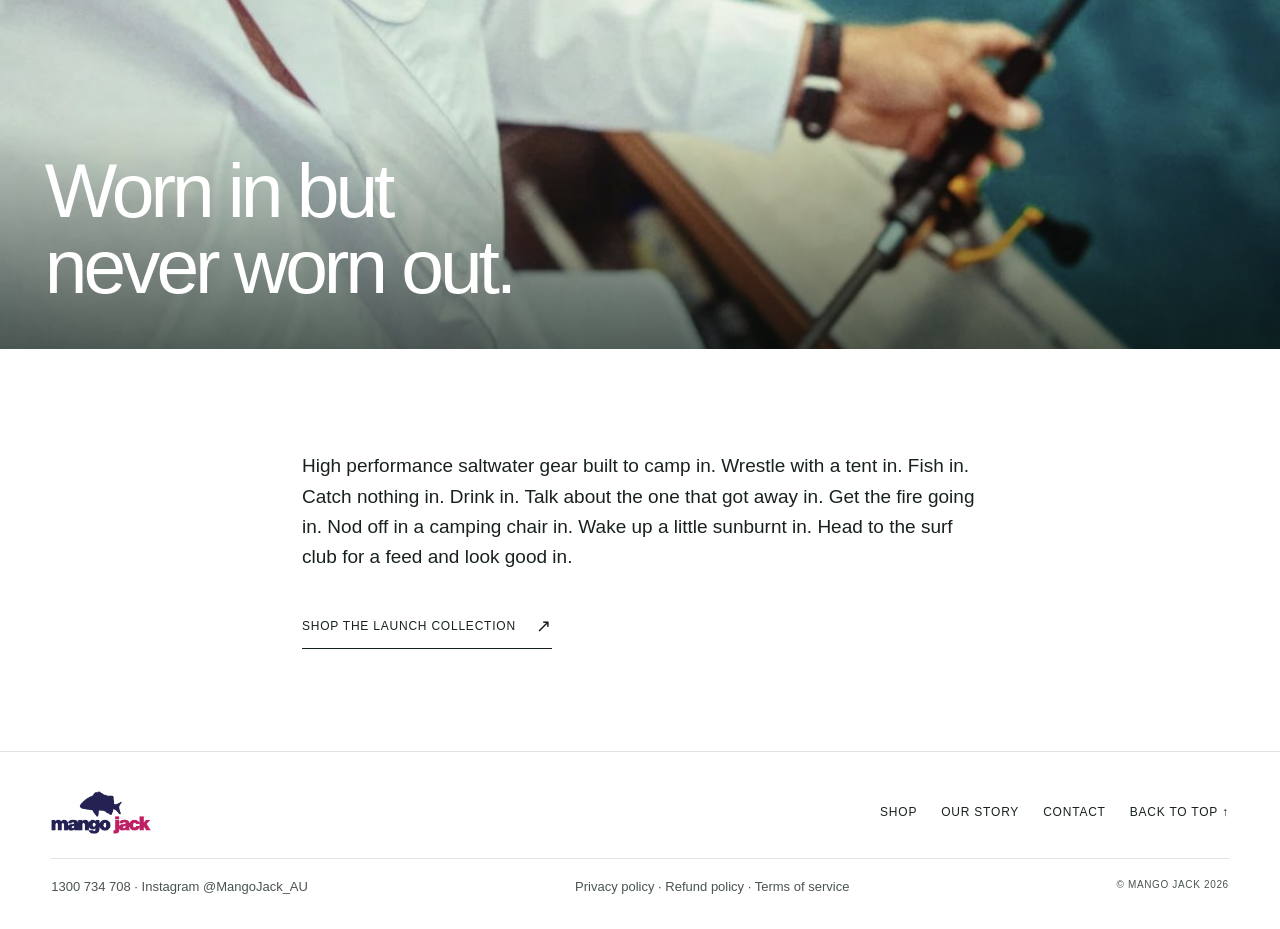
==== commit f62e5f62: "Dad Cap: each colour as its own listing; rename to The launch collection Co-Authored-By: Claude Opus" ====
--- a/about.html
+++ b/about.html
@@ -32,7 +32,7 @@
 
   <section class="prose">
     <p>High performance saltwater gear built to camp in. Wrestle with a tent in. Fish in. Catch nothing in. Drink in. Talk about the one that got away in. Get the fire going in. Nod off in a camping chair in. Wake up a little sunburnt in. Head to the surf club for a feed and look good in.</p>
-    <p style="margin-top:32px"><a class="textlink" href="shop.html">Shop the first collection <span aria-hidden="true">↗</span></a></p>
+    <p style="margin-top:32px"><a class="textlink" href="shop.html">Shop the launch collection <span aria-hidden="true">↗</span></a></p>
   </section>
 </main>
 
--- a/assets/site.css
+++ b/assets/site.css
@@ -1,5 +1,5 @@
-/* Mango Jack draft · simple look (paper, Helvetica, arrow text links) + product layouts */
-:root{--paper:#f5f3ec;--paper-2:#eceae2;--ink:#18221c;--ink-2:#435048;--line:#c7c9be;--line-2:#bdc0b6;--deep:#20322e;--focus:#d49d38;--note:#e2541b}
+/* Mango Jack draft · simple white look (Helvetica, arrow text links) + product layouts */
+:root{--paper:#fff;--paper-2:#f5f5f5;--ink:#18221c;--ink-2:#4a5450;--line:#e3e3df;--line-2:#d5d5d0;--deep:#20322e;--focus:#d49d38;--note:#e2541b}
 *{box-sizing:border-box;min-width:0}
 html{scroll-behavior:smooth}
 body{margin:0;background:var(--paper);color:var(--ink);font-family:"Helvetica Neue",Helvetica,Arial,sans-serif;font-size:16px;line-height:1.5;overflow-x:clip}
@@ -24,12 +24,6 @@
 .lightlink:hover span,.textlink:hover span{transform:translate(3px,-3px)}
 .btn{display:inline-flex;align-items:center;justify-content:space-between;gap:24px;min-height:52px;padding:0 22px;background:var(--ink);color:#fff;font-size:12px;font-weight:500;letter-spacing:.065em;text-transform:uppercase}
 .btn:hover{background:#2c3a32}
-
-/* Draft notes */
-.note{display:none;position:absolute;z-index:6;top:96px;left:16px;background:var(--note);color:#fff;font-size:11px;font-weight:700;letter-spacing:.04em;text-transform:uppercase;padding:4px 8px;border-radius:3px;pointer-events:none}
-body.notes .note{display:block}
-.draft{position:fixed;right:16px;bottom:16px;z-index:60;display:flex;gap:8px;align-items:center;background:var(--ink);color:#fff;padding:6px 6px 6px 14px;border-radius:999px;font-size:12px}
-.draft button{background:#fff;color:var(--ink);border-radius:999px;padding:8px 14px;font-size:12px;font-weight:600;min-height:36px}
 
 /* Full-bleed media */
 .media{position:relative;isolation:isolate;overflow:hidden;background:var(--deep);color:#fff;display:flex}
@@ -93,8 +87,9 @@
 .pgrid{display:grid;grid-template-columns:repeat(4,minmax(0,1fr));gap:40px 16px}
 .ptile{display:flex;flex-direction:column;gap:6px}
 .pimg{position:relative;background:var(--paper-2);display:flex;align-items:center;justify-content:center;overflow:hidden;aspect-ratio:1/1}
-.pimg img{width:100%;height:100%;object-fit:contain;mix-blend-mode:multiply;transition:transform .4s ease}
-.ptile:hover .pimg img{transform:scale(1.03)}
+.pimg img{width:100%;height:100%;object-fit:contain;transition:transform .4s ease}
+.pimg .alt{position:absolute;inset:0;opacity:0;transition:opacity .25s ease}
+@media (hover:hover){.ptile:hover .pimg .alt{opacity:1}}
 .pimg-label{font-size:11px;letter-spacing:.1em;text-transform:uppercase;color:#8d9188;border:1px dashed #b9bcb2;padding:6px 10px}
 .ptag{position:absolute;top:12px;left:12px;font-size:11px;font-weight:500;letter-spacing:.065em;text-transform:uppercase}
 .pmeta{display:flex;justify-content:space-between;gap:12px;margin-top:10px;font-size:15px}
@@ -113,7 +108,7 @@
 .film-msg{position:absolute;right:20px;top:20px;z-index:2;padding:12px;background:var(--ink);color:#fff;font-size:14px}
 
 /* Feature product (home) */
-.feature{display:grid;grid-template-columns:1fr 1fr;align-items:center;gap:7%;max-width:1100px;padding:clamp(50px,7vw,105px) 5%;margin:auto}
+.feature{display:grid;grid-template-columns:1.5fr 1fr;align-items:center;gap:5%;max-width:1320px;padding:clamp(50px,7vw,105px) 5%;margin:auto}
 .feature .h2{margin-bottom:20px}
 .copy{max-width:34ch;line-height:1.5;color:var(--ink-2)}
 .buy{display:flex;flex-direction:column;gap:20px}
@@ -210,7 +205,6 @@
   .index a{padding:16px 0}
   .pgrid{grid-template-columns:repeat(2,minmax(0,1fr));gap:30px 10px}
   .pmeta{flex-direction:column;gap:2px;font-size:14px}
-  .draft{bottom:10px;right:10px}.draft span{display:none}
   .film{aspect-ratio:4/5;min-height:0}
   .feature{grid-template-columns:1fr;gap:25px;padding:40px 22px}
   .mega-inner{grid-template-columns:1fr}.mega .media{display:none}
@@ -221,3 +215,51 @@
 }
 @media (max-width:370px){.navlink{font-size:10px}.logo img{width:80px}}
 @media (prefers-reduced-motion:reduce){html{scroll-behavior:auto}*{transition:none!important}}
+
+/* Home: products straight under the hero */
+.below-fold{padding-top:clamp(28px,3vw,44px);padding-bottom:clamp(56px,7vw,100px)}
+.below-fold .row-hd{margin-bottom:22px}
+.qtabs{display:flex;gap:22px;flex-wrap:wrap}
+.qtabs button{font-size:12px;font-weight:500;letter-spacing:.065em;text-transform:uppercase;color:var(--ink-2);min-height:44px;border-bottom:1px solid transparent}
+.qtabs button[aria-pressed="true"],.qtabs button:hover{color:var(--ink);border-color:var(--ink)}
+
+/* Model shots */
+.look{margin:0;display:flex;flex-direction:column;gap:10px}
+.look .pimg img{object-fit:cover}
+.look figcaption{font-size:14px;line-height:1.45}
+.look figcaption .small{margin-right:6px}
+.look figcaption a{text-decoration:underline;text-underline-offset:3px}
+.look figcaption a:hover{text-decoration-thickness:2px}
+.looks{display:grid;grid-template-columns:repeat(4,minmax(0,1fr));gap:16px}
+.pgrid .look .pimg{background:var(--paper-2)}
+.sound{position:absolute;right:clamp(20px,3.5vw,62px);top:clamp(20px,3vw,40px);z-index:2}
+@media (max-width:760px){.looks{grid-template-columns:repeat(2,minmax(0,1fr));gap:24px 10px}}
+
+/* Colour dots on grouped listings */
+.ptile{position:relative}
+.ptile-link{display:flex;flex-direction:column;gap:6px}
+.ptile:hover .pname{text-decoration:underline;text-underline-offset:4px}
+@media (hover:hover){.ptile:hover .pimg .alt{opacity:1}}
+.swatches{display:flex;gap:4px;margin-top:4px}
+.swatch{flex:none;width:34px;height:34px;border-radius:50%;display:inline-flex;align-items:center;justify-content:center;border:1px solid transparent}
+.swatch::before{content:"";flex:none;width:16px;height:16px;border-radius:50%;background:var(--sw);box-shadow:inset 0 0 0 1px rgba(0,0,0,.15)}
+.swatch[aria-pressed="true"]{border-color:var(--ink)}
+.swatch:hover{border-color:var(--line-2)}
+
+/* Hover swap: product tile shows its model shot, look tile shows the product flatlay */
+.pimg .alt-look{object-fit:cover}
+.look .pimg .alt-flat{object-fit:contain;background:var(--paper-2)}
+@media (hover:hover){.look:hover .pimg .alt{opacity:1}}
+
+/* Caption links sit on the headline's baseline, bottom right */
+.caption > .lightlink{align-self:flex-end;margin-bottom:.35em}
+@media (max-width:760px){.caption > .lightlink{align-self:flex-start;margin-bottom:0}}
+
+/* Home feature: every colour shown, click to choose */
+.feat-colours{display:grid;grid-template-columns:repeat(3,minmax(0,1fr));gap:10px}
+.feat-colour{display:flex;flex-direction:column;gap:8px;text-align:left;padding:0}
+.feat-colour .pimg{outline:1px solid transparent;outline-offset:-1px;transition:outline-color .15s}
+.feat-colour:hover .pimg{outline-color:var(--line-2)}
+.feat-colour[aria-pressed="true"] .pimg{outline:2px solid var(--ink);outline-offset:-2px}
+.feat-colour-name{font-size:12px;font-weight:500;letter-spacing:.065em;text-transform:uppercase;color:var(--ink-2)}
+.feat-colour[aria-pressed="true"] .feat-colour-name{color:var(--ink)}
